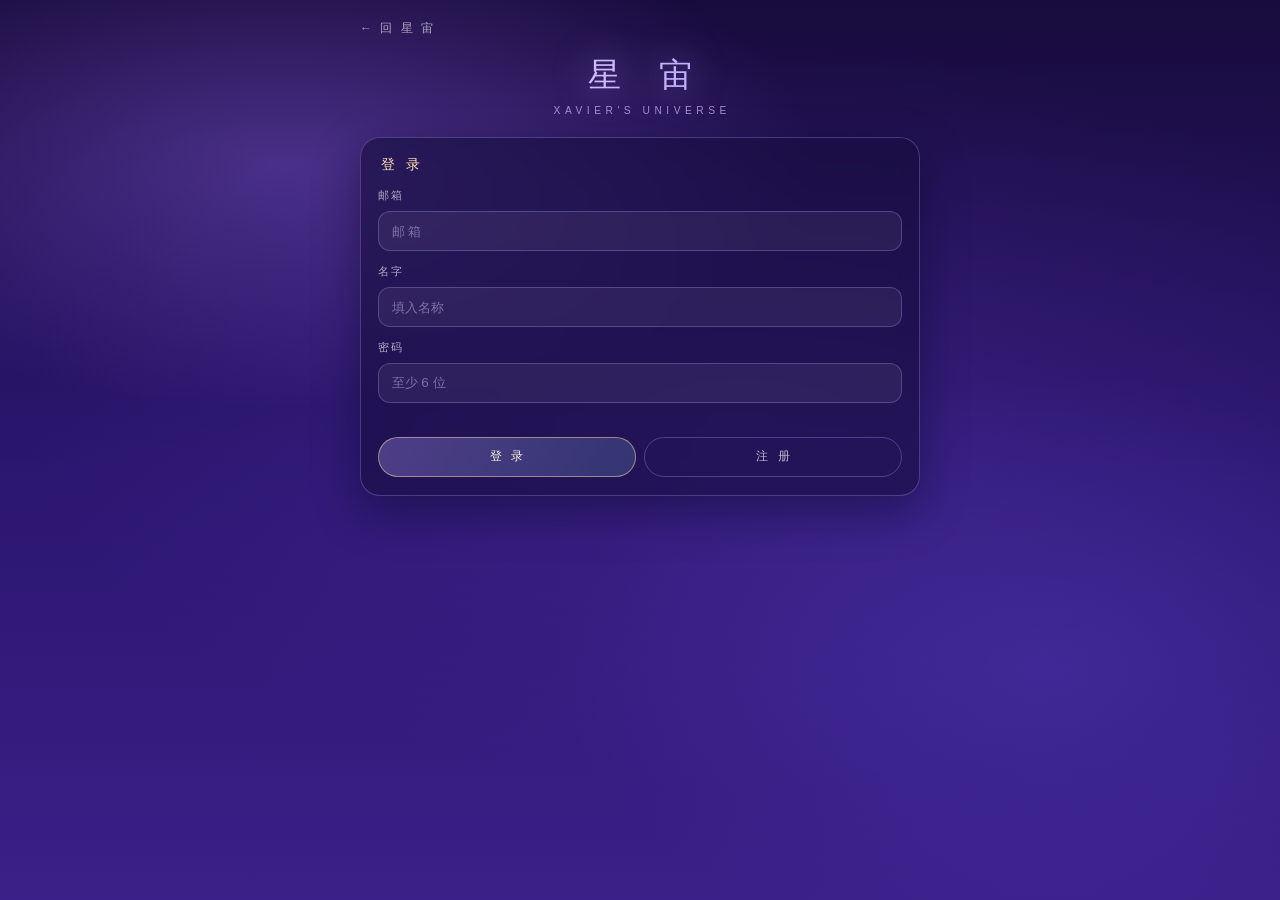
==== console.html @ 03a2480b "Add files via upload" ====
<!doctype html>
<html lang="zh-CN">
<head>
<meta charset="utf-8">
<meta name="viewport" content="width=device-width,initial-scale=1,viewport-fit=cover">
<meta name="theme-color" content="#1a0d40">
<title>星 宙</title>
<style>
/* 沿用星宙主页的紫色星云与浅紫字，不引入任何外部样式 */
*{margin:0;padding:0;box-sizing:border-box;-webkit-tap-highlight-color:transparent}
html,body{min-height:100%;color:#fff;
  font-family:"WenQuanYi Micro Hei","PingFang SC","Microsoft YaHei",sans-serif;
  background:
    radial-gradient(58% 38% at 22% 18%,rgba(138,96,222,.40),transparent 72%),
    radial-gradient(52% 44% at 82% 74%,rgba(86,64,196,.34),transparent 74%),
    radial-gradient(70% 52% at 58% 46%,rgba(112,72,208,.20),transparent 80%),
    linear-gradient(180deg,#180b3c,#2b1670 52%,#3a2088);
  background-attachment:fixed}
body{padding:calc(env(safe-area-inset-top) + 1.1rem) 1rem calc(env(safe-area-inset-bottom) + 2rem)}
.wrap{max-width:560px;margin:0 auto}
.back{display:inline-block;color:rgba(255,255,255,.62);font-size:.74rem;letter-spacing:.22em;text-decoration:none;margin-bottom:1rem}
.back:hover{color:#fff}
/* 淡紫 + ins 风：细体大字距、渐变字、柔和光晕，不依赖外部字体文件 */
h1{font-weight:300;font-size:2.05rem;letter-spacing:.44em;text-indent:.44em;text-align:center;
  font-family:"Billabong","Grand Hotel","Snell Roundhand","Segoe Script",
              "PingFang SC","Hiragino Sans GB","WenQuanYi Micro Hei",sans-serif;
  background:linear-gradient(102deg,#f1e7ff 0%,#d6c3ff 34%,#b9a7ff 66%,#a6dcff 100%);
  -webkit-background-clip:text;background-clip:text;color:transparent;
  -webkit-text-fill-color:transparent;
  filter:drop-shadow(0 0 18px rgba(190,165,255,.55))}
.kick{text-align:center;font-size:.64rem;letter-spacing:.44em;color:rgba(214,190,255,.72);margin:.45rem 0 1.3rem;text-indent:.44em}
.card{background:rgba(24,14,64,.62);border:1px solid rgba(185,167,255,.28);border-radius:20px;
  padding:1.15rem 1.05rem;margin-bottom:.9rem;backdrop-filter:blur(10px);
  box-shadow:0 16px 46px rgba(8,4,30,.42)}
.card h2{font-weight:400;font-size:.86rem;letter-spacing:.26em;text-indent:.26em;color:#ffe0b0;margin-bottom:.85rem}
.tabs{display:flex;gap:.35rem;flex-wrap:wrap;margin-bottom:1rem}
.tab{background:rgba(255,255,255,.05);border:1px solid rgba(185,167,255,.24);color:rgba(255,255,255,.7);
  border-radius:999px;padding:.5rem .9rem;font-size:.72rem;letter-spacing:.2em;text-indent:.2em;cursor:pointer}
.tab.on{background:rgba(185,167,255,.26);border-color:#b9a7ff;color:#fff}
.tab[hidden]{display:none}
button{font:inherit;cursor:pointer}
.btn{background:linear-gradient(120deg,rgba(185,167,255,.30),rgba(142,232,255,.16));
  border:1px solid rgba(255,217,160,.5);color:#fff6e6;border-radius:999px;
  padding:.65rem 1.1rem;font-size:.76rem;letter-spacing:.24em;text-indent:.24em}
.btn.ghost{background:transparent;border-color:rgba(185,167,255,.3);color:rgba(255,255,255,.7)}
.btn:disabled{opacity:.5}
input,textarea{width:100%;background:rgba(255,255,255,.06);border:1px solid rgba(185,167,255,.28);
  border-radius:12px;padding:.7rem .8rem;color:#fff;outline:none;font-size:.84rem;margin-top:.55rem}
input:focus,textarea:focus{border-color:#b9a7ff}
input::placeholder,textarea::placeholder{color:rgba(220,210,255,.45)}
textarea{resize:vertical;line-height:1.65}
label.f{display:block;font-size:.7rem;letter-spacing:.18em;color:rgba(255,255,255,.65);margin-top:.8rem}
.row{display:flex;gap:.5rem;flex-wrap:wrap;align-items:center;margin-top:.9rem}
.row .btn{flex:1;min-width:110px}
.muted{font-size:.72rem;line-height:1.75;color:rgba(255,255,255,.58)}
.err{color:#ffb3b3;font-size:.74rem;margin-top:.5rem;min-height:1em}
.ok{color:#a8f0d0;font-size:.74rem;margin-top:.5rem}
.list{margin-top:.9rem;display:flex;flex-direction:column;gap:.6rem}
.item{border:1px solid rgba(185,167,255,.18);border-radius:14px;padding:.75rem .85rem;background:rgba(255,255,255,.035)}
.item .top{display:flex;justify-content:space-between;gap:.5rem;align-items:baseline}
.item .nm{font-size:.8rem;color:#ffe0b0;letter-spacing:.1em}
.item .tm{font-size:.62rem;color:rgba(255,255,255,.45)}
.item .tx{font-size:.8rem;line-height:1.7;margin:.5rem 0 0;white-space:pre-wrap;word-break:break-word}
.item img{width:100%;max-height:180px;object-fit:cover;border-radius:10px;margin-top:.55rem}
.item .acts{display:flex;gap:.4rem;flex-wrap:wrap;margin-top:.65rem}
.chip{background:rgba(255,255,255,.05);border:1px solid rgba(185,167,255,.26);color:#fff;
  border-radius:999px;padding:.38rem .75rem;font-size:.68rem;letter-spacing:.16em;text-indent:.16em}
.chip.g{background:transparent;color:rgba(255,255,255,.62)}
.tag{font-size:.6rem;padding:.14rem .5rem;border-radius:99px;border:1px solid rgba(185,167,255,.3);color:rgba(255,255,255,.6)}
.tag.pending{color:#ffd9a0;border-color:rgba(255,217,160,.5)}
.tag.approved{color:#8ee8ff;border-color:rgba(142,232,255,.5)}
.tag.rejected{color:#ff9c9c;border-color:rgba(255,156,156,.5)}
.pick{display:inline-flex;align-items:center;gap:.35rem;font-size:.7rem;color:rgba(255,255,255,.65)}
.pick input{width:auto;margin:0;accent-color:#b9a7ff}
.empty{text-align:center;color:rgba(255,255,255,.45);font-size:.76rem;letter-spacing:.14em;padding:1.5rem 0}
.toast{position:fixed;left:50%;bottom:calc(env(safe-area-inset-bottom) + 1.6rem);transform:translateX(-50%);
  background:rgba(24,14,64,.96);border:1px solid rgba(185,167,255,.4);border-radius:999px;
  padding:.6rem 1.2rem;font-size:.74rem;letter-spacing:.14em;color:#fff3dd;white-space:nowrap;z-index:20}
[hidden]{display:none!important}
</style>
</head>
<body>
<div class="wrap">
  <a class="back" href="./">← 回 星 宙</a>
  <h1>星 宙</h1>
  <p class="kick">XAVIER'S UNIVERSE</p>

  <!-- 登录 -->
  <div class="card" id="authCard">
    <h2 id="authTitle">登 录</h2>
    <label class="f">邮箱<input id="email" type="email" autocomplete="email" placeholder="邮 箱"></label>
    <label class="f" id="nameRow" hidden>名字<input id="regName" type="text" maxlength="20" placeholder="填入名称"></label>
    <label class="f">密码<input id="password" type="password" autocomplete="current-password" placeholder="至少 6 位"></label>
    <p class="err" id="authErr"></p>
    <div class="row">
      <button class="btn" id="authOk">登 录</button>
      <button class="btn ghost" id="authSwitch">注 册</button>
    </div>
    <div class="row" id="afterLogin" hidden>
      <span class="muted" id="who"></span>
      <button class="btn ghost" id="logout" style="flex:0 0 auto">退 出</button>
    </div>
  </div>

  <!-- 主体 -->
  <div id="main" hidden>
    <div class="tabs">
      <button class="tab on" data-tab="mine">我 的 祝 福</button>
      <button class="tab" data-tab="review" hidden>审 核</button>
      <button class="tab" data-tab="users" hidden>管 理 员</button>
      <button class="tab" data-tab="about">关 于</button>
      <button class="tab" data-tab="notice">通 知</button>
    </div>

    <div class="card" id="tab-mine">
      <h2>我 的 祝 福</h2>
      <p class="muted">写过的都在这里。改过之后会重新等待审核，通过才会重新点亮。</p>
      <div class="list" id="mineList"></div>
    </div>

    <div class="card" id="tab-review" hidden>
      <h2>审 核</h2>
      <div class="row">
        <button class="chip" data-st="pending">待 审</button>
        <button class="chip g" data-st="approved">已 审 核</button>
        <button class="chip g" data-st="all">全 部</button>
      </div>
      <div class="row">
        <label class="pick"><input type="checkbox" id="allPick"> 全 选</label>
        <button class="chip" id="bApprove">批 量 通 过</button>
        <button class="chip g" id="bReject">批 量 拒 绝</button>
        <button class="chip g" id="bDelete">批 量 删 除</button>
      </div>
      <div class="list" id="reviewList"></div>
    </div>

    <div class="card" id="tab-users" hidden>
      <h2>管 理 员</h2>
      <p class="muted">填对方注册时的邮箱号，就能设为 / 取消管理员。</p>
      <label class="f">账号<input id="userKey" type="text" placeholder="邮箱号"></label>
      <div class="row">
        <button class="btn" id="promote">设 为 管 理 员</button>
        <button class="btn ghost" id="demote">取 消 管 理 员</button>
      </div>
      <div class="list" id="userList"></div>
    </div>

    <div class="card" id="tab-about" hidden>
      <h2>关 于</h2>
      <p class="muted">
        这里的银河、星尘、流星和每一句文案，都是星宙自己原本的样子，没有换过皮。<br><br>
        祝福由投稿者本人写下，照片与语音也归投稿者所有；如希望删除，可在「我的祝福」里自行移除，或联系站长。<br><br>
        新写的祝福会先交给管理员看过，通过之后才会在星海里亮起来。管理员可以有好几位，由站长在「管理员」里设置。<br><br>
        页面与交互为本站独立制作，未使用其他站点的代码、界面设计或美术素材。
      </p>
      <p class="muted" id="notifyState" style="margin-top:.9rem"></p>
    </div>

    <div class="card" id="tab-notice" hidden>
      <h2>通 知</h2>
      <p class="muted">星宙的消息会写在这里，所有人都能看到。</p>
      <div class="list" id="noticeList"></div>
      <div id="noticeAdmin" hidden style="margin-top:1rem">
        <label class="f">发给全部用户<input id="noticeText" type="text" maxlength="200" placeholder="写一句话，会同时发到群和邮箱"></label>
        <div class="row"><button class="btn" id="noticeSend">发 送 通 知</button></div>
      </div>
    </div>
  </div>
</div>
<div class="toast" id="toast" hidden></div>

<script>
(function(){
  var $ = function(s,r){return (r||document).querySelector(s)};
  var $$ = function(s,r){return Array.from((r||document).querySelectorAll(s))};
  var esc = function(s){return String(s==null?'':s).replace(/[&<>"']/g,function(c){
    return {'&':'&amp;','<':'&lt;','>':'&gt;','"':'&quot;',"'":'&#39;'}[c]})};
  var plain = function(t){return String(t||'').replace(/\u2060/g,'')};
  var st = { mode:'login', user:null, admin:false, tab:'mine', status:'pending' };

  function toast(m){var t=$('#toast');t.textContent=m;t.hidden=false;
    clearTimeout(toast._t);toast._t=setTimeout(function(){t.hidden=true},2300)}
  function fmt(v){var d=new Date(v);return isNaN(d)?'':(d.getMonth()+1)+'/'+d.getDate()+' '+
    String(d.getHours()).padStart(2,'0')+':'+String(d.getMinutes()).padStart(2,'0')}
  async function api(method,path,b){
    var r=await fetch('/api'+path,{method:method,credentials:'same-origin',
      headers:{'Content-Type':'application/json'},
      body:b===undefined?undefined:JSON.stringify(b)});
    var d={};try{d=await r.json()}catch(e){}
    if(!r.ok)throw new Error(d.error||'请求失败');return d;
  }

  function renderAuth(){
    var reg=st.mode==='register';
    $('#authTitle').textContent=reg?'注 册':'登 录';
    $('#authOk').textContent=reg?'注 册':'登 录';
    $('#authSwitch').textContent=reg?'去 登 录':'注 册';
    $('#nameRow').hidden=!reg;
    $('#authErr').textContent='';
  }
  function renderWho(){
    $('#authCard').querySelectorAll('label.f, .row, p.muted').forEach(function(el){
      if(el.id!=='afterLogin') el.hidden=!!st.user;
    });
    $('#afterLogin').hidden=!st.user;
    $('#main').hidden=!st.user && !st.admin;
    if(st.user) $('#who').textContent='已登录 · '+st.user.name+(st.admin?' · 管理员':'');
    $$('[data-tab="review"],[data-tab="users"]').forEach(function(b){b.hidden=!st.admin});
    $('#noticeAdmin').hidden=!st.admin;
    if(!st.admin && (st.tab==='review'||st.tab==='users')) switchTab('mine');
  }
  async function boot(){
    try{var r=await api('GET','/me');st.user=r.user||null;st.admin=!!r.admin}catch(e){}
    renderWho();
    if(st.user||st.admin){ loadMine(); if(st.admin) loadUsers(); }
  }
  async function doAuth(){
    var e=$('#authErr');e.textContent='';
    var b={email:$('#email').value.trim(),password:$('#password').value};
    if(st.mode==='register'){b.name=$('#regName').value.trim()}
    try{
      var r=await api('POST',st.mode==='register'?'/register':'/login',b);
      st.user=r.user||null; st.admin=!!(r.user&&r.user.is_admin);
      $('#password').value='';renderWho();loadMine();if(st.admin)loadUsers();
      toast(st.mode==='register'?'注册成功':'欢迎回来');
    }catch(err){e.textContent=err.message}
  }
  function switchTab(t){
    st.tab=t;
    $$('[data-tab]').forEach(function(b){b.classList.toggle('on',b.dataset.tab===t)});
    ['mine','review','users','about','notice'].forEach(function(k){$('#tab-'+k).hidden=k!==t});
    if(t==='mine')loadMine();
    if(t==='review')loadReview();
    if(t==='users')loadUsers();
    if(t==='notice')loadNotice();
  }

  /* ── 我的祝福 ── */
  async function loadMine(){
    var box=$('#mineList');
    try{
      var r=await api('GET','/mine'),list=r.wishes||[];
      if(!list.length){box.innerHTML='<p class="empty">还没有写过祝福</p>';return}
      var tg={pending:'未 审 核',approved:'已 点 亮',rejected:'未 通 过'};
      box.innerHTML=list.map(function(w){return ''+
        '<div class="item" data-id="'+w.id+'">'+
          '<div class="top"><span class="nm">✦ '+esc(w.name||'无名')+'</span>'+
          '<span class="tag '+esc(w.status)+'">'+tg[w.status]+'</span></div>'+
          '<p class="tm">'+fmt(w.created_at)+'</p>'+
          (w.photo?'<img src="'+esc(w.photo)+'" alt="">':'')+
          '<p class="tx">'+esc(plain(w.text))+'</p>'+
          '<div class="acts"><button class="chip" data-edit="'+w.id+'">编 辑</button>'+
          '<button class="chip g" data-del="'+w.id+'">删 除</button></div>'+
        '</div>'}).join('');
      $$('[data-edit]',box).forEach(function(b){b.onclick=function(){editWish(b.dataset.edit,list)}});
      $$('[data-del]',box).forEach(function(b){b.onclick=async function(){
        if(!confirm('确定删除这条祝福？'))return;
        try{await api('POST','/mine',{id:b.dataset.del,action:'delete'});toast('已删除');loadMine()}
        catch(e){toast(e.message)}
      }});
    }catch(e){box.innerHTML='<p class="empty">'+esc(e.message)+'</p>'}
  }
  async function editWish(id,list){
    var w=list.find(function(x){return String(x.id)===String(id)});if(!w)return;
    var text=prompt('改一下祝福语：',plain(w.text));if(text===null)return;
    var name=prompt('署名：',w.name||'');if(name===null)return;
    try{await api('POST','/mine',{id:id,text:text,name:name,photo:w.photo||''});
      toast('已修改，重新等待审核');loadMine()}catch(e){toast(e.message)}
  }

  /* ── 审核 ── */
  async function loadReview(){
    var box=$('#reviewList');$('#allPick').checked=false;
    try{
      var r=await api('GET','/admin/wishes?status='+encodeURIComponent(st.status)),list=r.wishes||[];
      if(!list.length){box.innerHTML='<p class="empty">这里空空的</p>';return}
      var tg={pending:'未 审 核',approved:'已 点 亮',rejected:'未 通 过'};
      box.innerHTML=list.map(function(w){return ''+
        '<div class="item">'+
          '<div class="top"><label class="pick"><input type="checkbox" data-pick="'+w.id+'"></label>'+
          '<span class="tag '+esc(w.status)+'">'+tg[w.status]+'</span></div>'+
          '<div class="top" style="margin-top:.4rem"><span class="nm">'+esc(w.name||'无名')+'</span>'+
          '<span class="tm">'+fmt(w.created_at)+'</span></div>'+
          (w.photo?'<img src="'+esc(w.photo)+'" alt="">':'')+
          '<p class="tx">'+esc(plain(w.text))+'</p>'+
          '<div class="acts">'+
            '<button class="chip" data-one="approve" data-id="'+w.id+'">通 过</button>'+
            '<button class="chip g" data-one="reject" data-id="'+w.id+'">拒 绝</button>'+
            '<button class="chip g" data-one="delete" data-id="'+w.id+'">删 除</button>'+
          '</div></div>'}).join('');
      $$('[data-one]',box).forEach(function(b){b.onclick=async function(){
        if(b.dataset.one==='delete'&&!confirm('确定删除？'))return;
        try{await api('POST','/admin/wishes/'+b.dataset.id,{action:b.dataset.one});
          toast('已处理');loadReview()}catch(e){toast(e.message)}
      }});
    }catch(e){box.innerHTML='<p class="empty">'+esc(e.message)+'</p>'}
  }
  function picked(){return $$('#reviewList [data-pick]:checked').map(function(c){return c.dataset.pick})}
  async function batch(act){
    var ids=picked();if(!ids.length){toast('先勾选几条');return}
    if(act==='delete'&&!confirm('确定删除选中的 '+ids.length+' 条？'))return;
    try{await api('POST','/admin/wishes/batch',{ids:ids,action:act});
      toast('已处理');loadReview()}
    catch(e){toast(e.message)}
  }

  /* ── 管理员 ── */
  async function loadUsers(){
    var box=$('#userList');
    try{var r=await api('GET','/admin/users'),list=r.users||[];
      if(!list.length){box.innerHTML='<p class="empty">还没有注册账号</p>';return}
      box.innerHTML=list.map(function(u){return ''+
        '<div class="item"><div class="top"><span class="nm">'+esc(u.name)+'</span>'+
        '<span class="tag '+(u.is_admin?'approved':'')+'">'+(u.is_admin?'管 理 员':'搭配师')+'</span></div>'+
        '<p class="tm">'+esc(u.email)+'</p></div>'}).join('');
    }catch(e){box.innerHTML='<p class="empty">'+esc(e.message)+'</p>'}
  }
  async function setAdmin(act){
    var key=$('#userKey').value.trim();if(!key){toast('先填邮箱号');return}
    try{await api('POST','/admin/users',{key:key,action:act});
      $('#userKey').value='';loadUsers();toast(act==='promote'?'已设为管理员':'已取消管理员')}
    catch(e){toast(e.message)}
  }

  /* ── 通 知：所有人可见，管理员可群发 ── */
  async function loadNotice(){
    var box=$('#noticeList');
    try{var r=await api('GET','/announcements'),list=r.announcements||[];
      if(!list.length){box.innerHTML='<p class="empty">暂时没有通知</p>';return}
      box.innerHTML=list.map(function(n){return ''+
        '<div class="item"><div class="top"><span class="nm">✦ '+esc(n.author||'星宙')+'</span>'+
        '<span class="tm">'+fmt(n.created_at)+'</span></div>'+
        '<p class="tx">'+esc(n.text)+'</p></div>'}).join('');
    }catch(e){box.innerHTML='<p class="empty">'+esc(e.message)+'</p>'}
  }
  async function sendNotice(){
    var t=$('#noticeText').value.trim();if(!t){toast('先写点什么');return}
    try{await api('POST','/admin/announce',{text:t});
      $('#noticeText').value='';loadNotice();toast('已发给全部用户')}catch(e){toast(e.message)}
  }

  /* ── 绑定 ── */
  $$('[data-tab]').forEach(function(b){b.onclick=function(){switchTab(b.dataset.tab)}});
  $$('[data-st]').forEach(function(b){b.onclick=function(){
    st.status=b.dataset.st;
    $$('[data-st]').forEach(function(x){x.classList.toggle('g',x!==b)});
    loadReview();
  }});
  $('#allPick').onchange=function(e){$$('#reviewList [data-pick]').forEach(function(c){c.checked=e.target.checked})};
  $('#bApprove').onclick=function(){batch('approve')};
  $('#bReject').onclick=function(){batch('reject')};
  $('#bDelete').onclick=function(){batch('delete')};
  $('#promote').onclick=function(){setAdmin('promote')};
  $('#demote').onclick=function(){setAdmin('demote')};
  $('#noticeSend').onclick=sendNotice;
  $('#authSwitch').onclick=function(){st.mode=st.mode==='login'?'register':'login';renderAuth()};
  $('#authOk').onclick=doAuth;
  $('#password').onkeydown=function(e){if(e.key==='Enter')doAuth()};
  $('#logout').onclick=async function(){
    await api('POST','/logout',{});st.user=null;st.admin=false;
    try{await api('POST','/admin/logout',{})}catch(e){}
    renderWho();toast('已退出');
  };
  boot();
})();
</script>
</body>
</html>
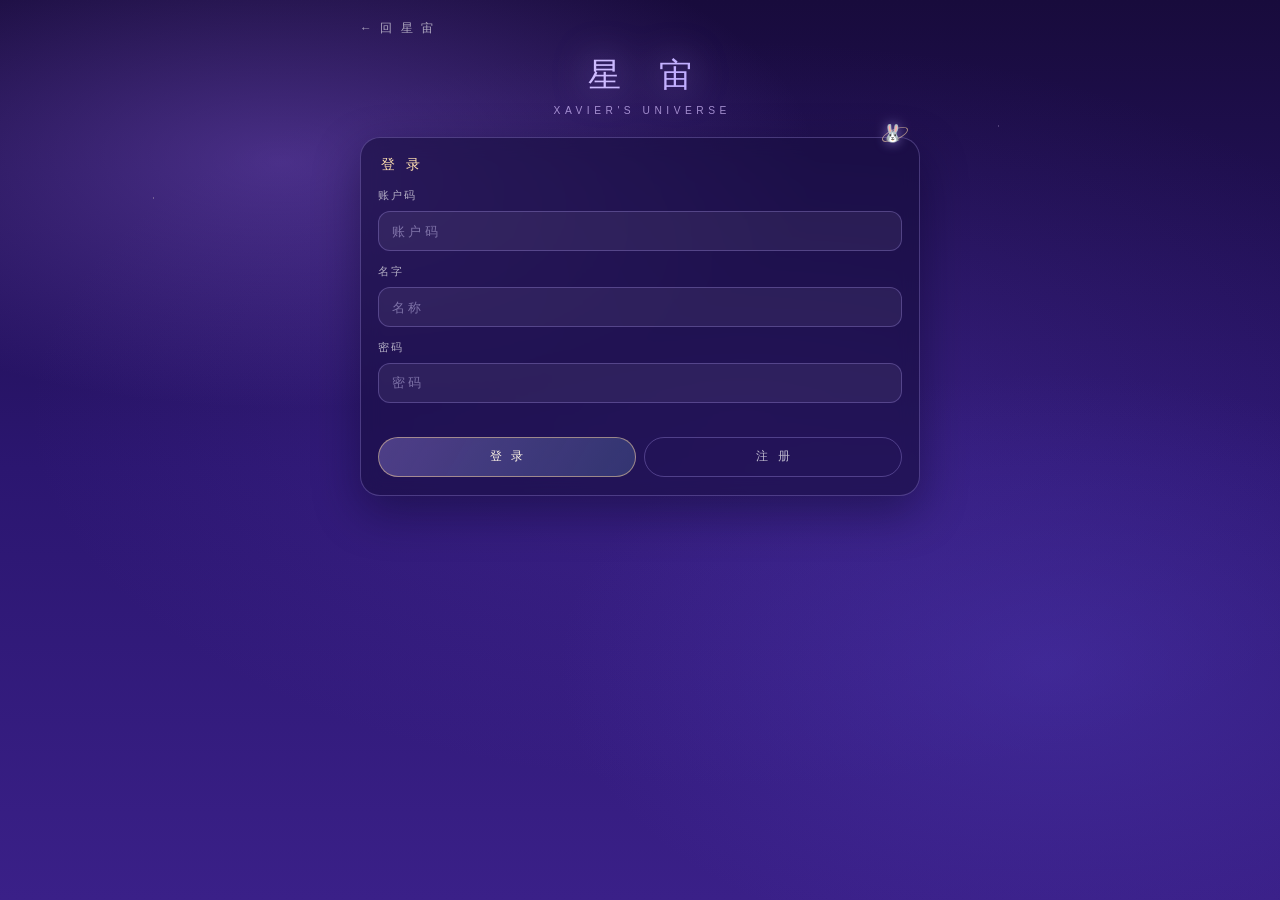
==== commit 13df8e31: "Add files via upload" ====
--- a/console.html
+++ b/console.html
@@ -77,6 +77,27 @@
   background:rgba(24,14,64,.96);border:1px solid rgba(185,167,255,.4);border-radius:999px;
   padding:.6rem 1.2rem;font-size:.74rem;letter-spacing:.14em;color:#fff3dd;white-space:nowrap;z-index:20}
 [hidden]{display:none!important}
+/* ── 边框小兔 / 星球 / 星尘 ── */
+.card{position:relative}
+.card::before{content:"🐰";position:absolute;right:16px;top:-15px;font-size:17px;
+  filter:drop-shadow(0 0 6px rgba(190,165,255,.7));pointer-events:none;
+  animation:xzHop 2.6s ease-in-out infinite;z-index:2}
+.card::after{content:"";position:absolute;right:10px;top:-9px;width:26px;height:9px;border-radius:50%;
+  border:1px solid rgba(255,217,160,.6);transform:rotate(-24deg);pointer-events:none;z-index:1}
+@keyframes xzHop{0%,72%,100%{transform:translateY(0) rotate(-4deg)}80%{transform:translateY(-4px) rotate(3deg)}88%{transform:translateY(0) rotate(-2deg)}}
+body{background-image:
+    radial-gradient(1px 1px at 12% 22%,rgba(255,246,224,.55),transparent),
+    radial-gradient(1px 1px at 78% 14%,rgba(226,206,255,.5),transparent),
+    radial-gradient(1px 1px at 34% 68%,rgba(255,240,210,.4),transparent),
+    radial-gradient(1px 1px at 88% 82%,rgba(214,190,255,.45),transparent),
+    radial-gradient(1px 1px at 58% 36%,rgba(255,250,235,.3),transparent),
+    radial-gradient(58% 38% at 22% 18%,rgba(138,96,222,.40),transparent 72%),
+    radial-gradient(52% 44% at 82% 74%,rgba(86,64,196,.34),transparent 74%),
+    radial-gradient(70% 52% at 58% 46%,rgba(112,72,208,.20),transparent 80%),
+    linear-gradient(180deg,#180b3c,#2b1670 52%,#3a2088)}
+.wrap{position:relative}
+/* 通知里的图片 */
+.item img.notice-img{max-height:220px}
 </style>
 </head>
 <body>
@@ -88,9 +109,9 @@
   <!-- 登录 -->
   <div class="card" id="authCard">
     <h2 id="authTitle">登 录</h2>
-    <label class="f">邮箱<input id="email" type="email" autocomplete="email" placeholder="邮 箱"></label>
-    <label class="f" id="nameRow" hidden>名字<input id="regName" type="text" maxlength="20" placeholder="填入名称"></label>
-    <label class="f">密码<input id="password" type="password" autocomplete="current-password" placeholder="至少 6 位"></label>
+    <label class="f">账户码<input id="email" type="email" autocomplete="email" placeholder="账 户 码"></label>
+    <label class="f" id="nameRow" hidden>名字<input id="regName" type="text" maxlength="20" placeholder="名 称"></label>
+    <label class="f">密码<input id="password" type="password" autocomplete="current-password" placeholder="密 码"></label>
     <p class="err" id="authErr"></p>
     <div class="row">
       <button class="btn" id="authOk">登 录</button>
@@ -114,7 +135,6 @@
 
     <div class="card" id="tab-mine">
       <h2>我 的 祝 福</h2>
-      <p class="muted">写过的都在这里。改过之后会重新等待审核，通过才会重新点亮。</p>
       <div class="list" id="mineList"></div>
     </div>
 
@@ -136,32 +156,30 @@
 
     <div class="card" id="tab-users" hidden>
       <h2>管 理 员</h2>
-      <p class="muted">填对方注册时的邮箱号，就能设为 / 取消管理员。</p>
-      <label class="f">账号<input id="userKey" type="text" placeholder="邮箱号"></label>
-      <div class="row">
-        <button class="btn" id="promote">设 为 管 理 员</button>
-        <button class="btn ghost" id="demote">取 消 管 理 员</button>
-      </div>
       <div class="list" id="userList"></div>
     </div>
 
     <div class="card" id="tab-about" hidden>
       <h2>关 于</h2>
       <p class="muted">
-        这里的银河、星尘、流星和每一句文案，都是星宙自己原本的样子，没有换过皮。<br><br>
-        祝福由投稿者本人写下，照片与语音也归投稿者所有；如希望删除，可在「我的祝福」里自行移除，或联系站长。<br><br>
-        新写的祝福会先交给管理员看过，通过之后才会在星海里亮起来。管理员可以有好几位，由站长在「管理员」里设置。<br><br>
-        页面与交互为本站独立制作，未使用其他站点的代码、界面设计或美术素材。
+        提醒：本站为公开线上空间，请守护好自身隐私，不要随意发布私人照片、敏感信息，理性发言。<br><br>
+        网站为爱发电，尚有不足之处，请狐狐妃妃球球花花文明发言。<br><br>
+        祝福由投稿者本人写下，照片与语音也归投稿者所有；如希望删除，可在「我的祝福」里自行移除，或联系管理员。<br><br>
+        新写的祝福会先交给管理员审核，通过之后正式存于星宙中，可自行查看。<br><br>
+        页面与交互为本站独立制作，未经许可，请勿复用本站代码、界面设计或美术素材，谢谢。
       </p>
-      <p class="muted" id="notifyState" style="margin-top:.9rem"></p>
     </div>
 
     <div class="card" id="tab-notice" hidden>
       <h2>通 知</h2>
-      <p class="muted">星宙的消息会写在这里，所有人都能看到。</p>
       <div class="list" id="noticeList"></div>
       <div id="noticeAdmin" hidden style="margin-top:1rem">
-        <label class="f">发给全部用户<input id="noticeText" type="text" maxlength="200" placeholder="写一句话，会同时发到群和邮箱"></label>
+        <label class="f">发给全部用户<input id="noticeText" type="text" maxlength="200" placeholder="填入通知"></label>
+        <div class="row">
+          <button class="btn ghost" id="noticePhoto" style="flex:0 0 auto">选 图</button>
+          <span class="muted" id="noticePhotoName" style="flex:1"></span>
+        </div>
+        <input type="file" id="noticeFile" accept="image/*" hidden>
         <div class="row"><button class="btn" id="noticeSend">发 送 通 知</button></div>
       </div>
     </div>
@@ -176,7 +194,7 @@
   var esc = function(s){return String(s==null?'':s).replace(/[&<>"']/g,function(c){
     return {'&':'&amp;','<':'&lt;','>':'&gt;','"':'&quot;',"'":'&#39;'}[c]})};
   var plain = function(t){return String(t||'').replace(/\u2060/g,'')};
-  var st = { mode:'login', user:null, admin:false, tab:'mine', status:'pending' };
+  var st = { mode:'login', user:null, admin:false, owner:false, tab:'mine', status:'pending' };
 
   function toast(m){var t=$('#toast');t.textContent=m;t.hidden=false;
     clearTimeout(toast._t);toast._t=setTimeout(function(){t.hidden=true},2300)}
@@ -204,13 +222,13 @@
     });
     $('#afterLogin').hidden=!st.user;
     $('#main').hidden=!st.user && !st.admin;
-    if(st.user) $('#who').textContent='已登录 · '+st.user.name+(st.admin?' · 管理员':'');
+    if(st.user) $('#who').textContent='已登录 · '+st.user.name+(st.owner?' · 管理员':'');
     $$('[data-tab="review"],[data-tab="users"]').forEach(function(b){b.hidden=!st.admin});
     $('#noticeAdmin').hidden=!st.admin;
     if(!st.admin && (st.tab==='review'||st.tab==='users')) switchTab('mine');
   }
   async function boot(){
-    try{var r=await api('GET','/me');st.user=r.user||null;st.admin=!!r.admin}catch(e){}
+    try{var r=await api('GET','/me');st.user=r.user||null;st.admin=!!r.owner;st.owner=!!r.owner}catch(e){}
     renderWho();
     if(st.user||st.admin){ loadMine(); if(st.admin) loadUsers(); }
   }
@@ -220,7 +238,7 @@
     if(st.mode==='register'){b.name=$('#regName').value.trim()}
     try{
       var r=await api('POST',st.mode==='register'?'/register':'/login',b);
-      st.user=r.user||null; st.admin=!!(r.user&&r.user.is_admin);
+      st.user=r.user||null; st.admin=!!(r.user&&r.user.is_admin); st.owner=st.admin;
       $('#password').value='';renderWho();loadMine();if(st.admin)loadUsers();
       toast(st.mode==='register'?'注册成功':'欢迎回来');
     }catch(err){e.textContent=err.message}
@@ -311,17 +329,11 @@
       if(!list.length){box.innerHTML='<p class="empty">还没有注册账号</p>';return}
       box.innerHTML=list.map(function(u){return ''+
         '<div class="item"><div class="top"><span class="nm">'+esc(u.name)+'</span>'+
-        '<span class="tag '+(u.is_admin?'approved':'')+'">'+(u.is_admin?'管 理 员':'搭配师')+'</span></div>'+
+        '<span class="tag '+(u.is_admin?'approved':'')+'">'+(u.is_admin?'管 理 员':'成 员')+
+        (u.muted?' · 已 禁 言':'')+'</span></div>'+
         '<p class="tm">'+esc(u.email)+'</p></div>'}).join('');
     }catch(e){box.innerHTML='<p class="empty">'+esc(e.message)+'</p>'}
   }
-  async function setAdmin(act){
-    var key=$('#userKey').value.trim();if(!key){toast('先填邮箱号');return}
-    try{await api('POST','/admin/users',{key:key,action:act});
-      $('#userKey').value='';loadUsers();toast(act==='promote'?'已设为管理员':'已取消管理员')}
-    catch(e){toast(e.message)}
-  }
-
   /* ── 通 知：所有人可见，管理员可群发 ── */
   async function loadNotice(){
     var box=$('#noticeList');
@@ -330,13 +342,36 @@
       box.innerHTML=list.map(function(n){return ''+
         '<div class="item"><div class="top"><span class="nm">✦ '+esc(n.author||'星宙')+'</span>'+
         '<span class="tm">'+fmt(n.created_at)+'</span></div>'+
+        (n.photo?'<img class="notice-img" src="'+esc(n.photo)+'" alt="">':'')+
         '<p class="tx">'+esc(n.text)+'</p></div>'}).join('');
     }catch(e){box.innerHTML='<p class="empty">'+esc(e.message)+'</p>'}
   }
+  var noticePhoto='';
+  function compact(file,cb){
+    var fr=new FileReader();
+    fr.onload=function(){
+      var im=new Image();
+      im.onload=function(){
+        var w=im.width,h=im.height,mx=1000,k=Math.min(1,mx/Math.max(w,h));
+        var c=document.createElement('canvas');c.width=Math.round(w*k);c.height=Math.round(h*k);
+        c.getContext('2d').drawImage(im,0,0,c.width,c.height);
+        cb(c.toDataURL('image/jpeg',.72));
+      };
+      im.src=fr.result;
+    };
+    fr.readAsDataURL(file);
+  }
+  $('#noticePhoto').onclick=function(){$('#noticeFile').click()};
+  $('#noticeFile').onchange=function(e){
+    var f=e.target.files&&e.target.files[0];if(!f)return;
+    compact(f,function(d){noticePhoto=d;$('#noticePhotoName').textContent='已选图'});
+    e.target.value='';
+  };
   async function sendNotice(){
-    var t=$('#noticeText').value.trim();if(!t){toast('先写点什么');return}
-    try{await api('POST','/admin/announce',{text:t});
-      $('#noticeText').value='';loadNotice();toast('已发给全部用户')}catch(e){toast(e.message)}
+    var t=$('#noticeText').value.trim();if(!t&&!noticePhoto){toast('填入通知');return}
+    try{await api('POST','/admin/announce',{text:t,photo:noticePhoto});
+      $('#noticeText').value='';noticePhoto='';$('#noticePhotoName').textContent='';
+      loadNotice();toast('已发给全部用户')}catch(e){toast(e.message)}
   }
 
   /* ── 绑定 ── */
@@ -350,8 +385,6 @@
   $('#bApprove').onclick=function(){batch('approve')};
   $('#bReject').onclick=function(){batch('reject')};
   $('#bDelete').onclick=function(){batch('delete')};
-  $('#promote').onclick=function(){setAdmin('promote')};
-  $('#demote').onclick=function(){setAdmin('demote')};
   $('#noticeSend').onclick=sendNotice;
   $('#authSwitch').onclick=function(){st.mode=st.mode==='login'?'register':'login';renderAuth()};
   $('#authOk').onclick=doAuth;
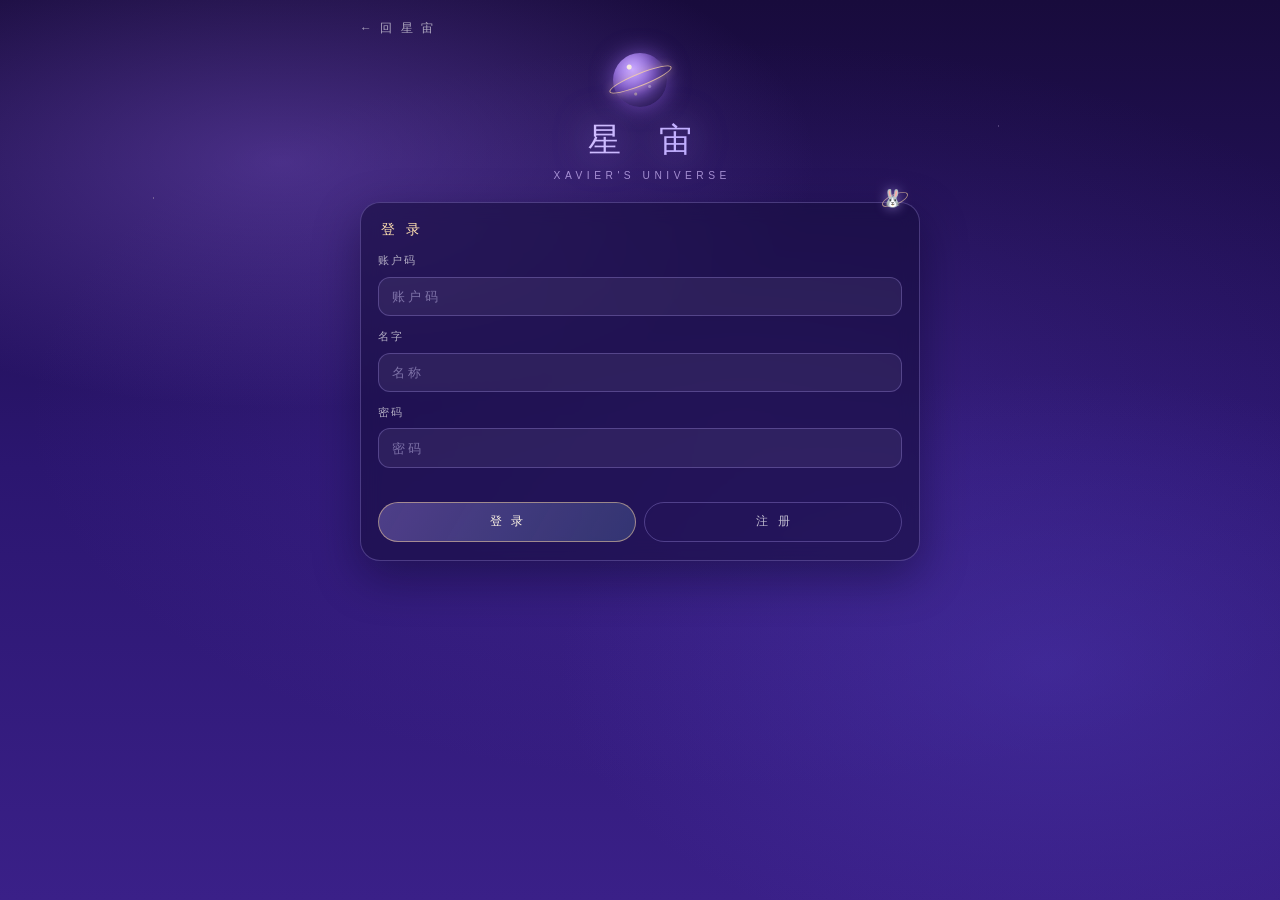
==== commit d0bda112: "Add files via upload" ====
--- a/console.html
+++ b/console.html
@@ -98,11 +98,28 @@
 .wrap{position:relative}
 /* 通知里的图片 */
 .item img.notice-img{max-height:220px}
+/* ── 后台星球：紫球 + 香槟金环，缓慢自转 ── */
+.xz-planet{width:54px;height:54px;margin:0 auto .7rem;position:relative;
+  animation:xzFloat 6s ease-in-out infinite}
+.xz-planet .ball{position:absolute;inset:0;border-radius:50%;
+  background:
+    radial-gradient(circle at 30% 26%,rgba(255,244,222,.9) 0 2px,transparent 3px),
+    radial-gradient(circle at 68% 62%,rgba(214,190,255,.8) 0 1px,transparent 2px),
+    radial-gradient(circle at 42% 76%,rgba(255,236,200,.6) 0 1px,transparent 2px),
+    radial-gradient(circle at 36% 30%,#c9a9ff,#8b62d8 46%,#3d2478 100%);
+  box-shadow:0 0 22px rgba(170,120,255,.55),inset -8px -10px 18px rgba(10,4,36,.55);
+  animation:xzSpin 14s linear infinite}
+.xz-planet .ring{position:absolute;left:-12%;top:38%;width:124%;height:24%;
+  border:1px solid rgba(255,217,160,.75);border-radius:50%;
+  transform:rotate(-22deg);box-shadow:0 0 10px rgba(255,217,160,.28);pointer-events:none}
+@keyframes xzSpin{to{filter:hue-rotate(18deg)}}
+@keyframes xzFloat{0%,100%{transform:translateY(0)}50%{transform:translateY(-5px)}}
 </style>
 </head>
 <body>
 <div class="wrap">
   <a class="back" href="./">← 回 星 宙</a>
+  <div class="xz-planet"><span class="ball"></span><span class="ring"></span></div>
   <h1>星 宙</h1>
   <p class="kick">XAVIER'S UNIVERSE</p>
 
@@ -262,12 +279,12 @@
       var tg={pending:'未 审 核',approved:'已 点 亮',rejected:'未 通 过'};
       box.innerHTML=list.map(function(w){return ''+
         '<div class="item" data-id="'+w.id+'">'+
-          '<div class="top"><span class="nm">✦ '+esc(w.name||'无名')+'</span>'+
+          '<div class="top"><span class="nm">✦ 第 '+w.id+' 颗 · '+esc(w.name||'无名')+'</span>'+
           '<span class="tag '+esc(w.status)+'">'+tg[w.status]+'</span></div>'+
           '<p class="tm">'+fmt(w.created_at)+'</p>'+
           (w.photo?'<img src="'+esc(w.photo)+'" alt="">':'')+
           '<p class="tx">'+esc(plain(w.text))+'</p>'+
-          '<div class="acts"><button class="chip" data-edit="'+w.id+'">编 辑</button>'+
+          '<div class="acts">'+(w.status==='approved'?'':'<button class="chip" data-edit="'+w.id+'">编 辑</button>')+
           '<button class="chip g" data-del="'+w.id+'">删 除</button></div>'+
         '</div>'}).join('');
       $$('[data-edit]',box).forEach(function(b){b.onclick=function(){editWish(b.dataset.edit,list)}});
@@ -343,7 +360,14 @@
         '<div class="item"><div class="top"><span class="nm">✦ '+esc(n.author||'星宙')+'</span>'+
         '<span class="tm">'+fmt(n.created_at)+'</span></div>'+
         (n.photo?'<img class="notice-img" src="'+esc(n.photo)+'" alt="">':'')+
-        '<p class="tx">'+esc(n.text)+'</p></div>'}).join('');
+        '<p class="tx">'+esc(n.text)+'</p>'+
+        (st.admin?'<div class="acts"><button class="chip g" data-ndel="'+n.id+'">撤 除</button></div>':'')+
+        '</div>'}).join('');
+      $$('[data-ndel]',box).forEach(function(b){b.onclick=async function(){
+        if(!confirm('撤除这条通知？'))return;
+        try{await api('POST','/admin/announce/'+b.dataset.ndel,{action:'delete'});
+          toast('已撤除');loadNotice()}catch(e){toast(e.message)}
+      }});
     }catch(e){box.innerHTML='<p class="empty">'+esc(e.message)+'</p>'}
   }
   var noticePhoto='';
